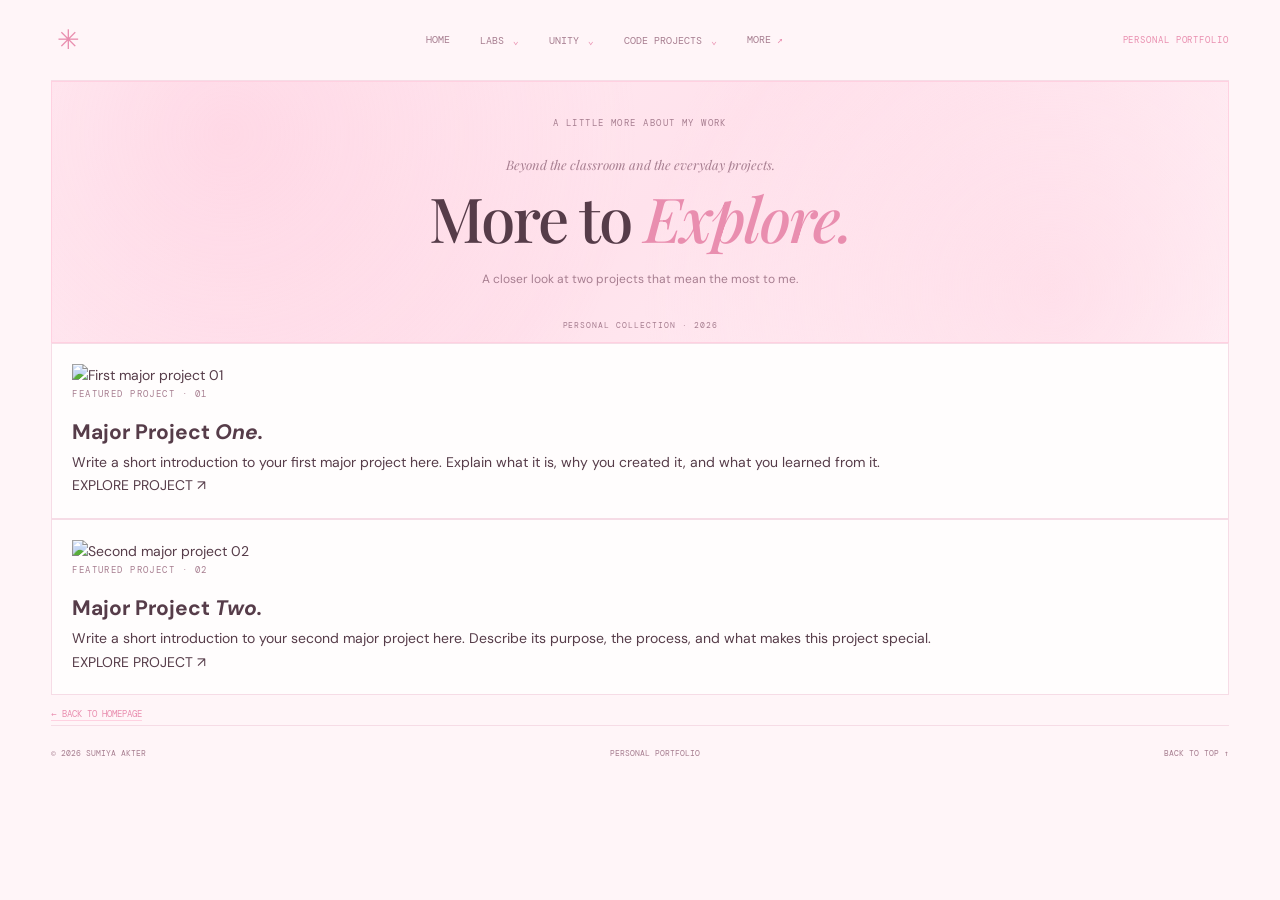
==== more.html @ 164d2b69 "Moreeee" ====
<!DOCTYPE html>
<html lang="en">
<head>
    <meta charset="UTF-8">
    <meta name="viewport" content="width=device-width, initial-scale=1.0">

    <title>More | Sumiya Akter</title>

    <link rel="stylesheet" href="style.css">

    <link href="https://fonts.googleapis.com/css2?family=DM+Mono&family=DM+Sans:wght@400;500;600;700&family=Playfair+Display:ital,wght@0,500;0,600;1,500&display=swap" rel="stylesheet">
</head>

<body>

<div class="site-shell">

    <!-- NAVIGATION -->
    <header class="topbar">

        <a class="brand" href="index.html" aria-label="Back to home">
            <span class="brand-mark">✳</span>
        </a>

        <nav>
            <a href="index.html">Home</a>

            <div class="dropdown">
                <a href="#" class="dropdown-label">Labs <span>⌄</span></a>
                <div class="dropdown-menu">
                    <a href="https://py3.codeskulptor.org/#user310_Bgbmw089Jn_0.py">Arcade Function</a>
                    <a href="https://py3.codeskulptor.org/#user310_Rp7FBVdOWQ_0.py">4 digit code</a>
                    <a href="https://earsketch.gatech.edu/earsketch2/?sharing=kNH-lMLaY1UJphp5Pr6zvg">Holiday Code Remix</a>
                </div>
            </div>

            <div class="dropdown">
                <a href="#" class="dropdown-label">Unity <span>⌄</span></a>
                <div class="dropdown-menu">
                    <a href="https://play.unity.com/en/games/9848e26d-0932-4c74-83e9-ed0a55e8d6b3/2dshoterplatform">Reef to Rainforest</a>
                    <a href="https://play.unity.com/en/games/b761cd25-5480-45de-a292-22a964b6cc29/2d-space-blast-game">2D shooter</a>
                    <a href="https://play.unity.com/en/games/74423a10-7d7e-4ce5-9fa1-815f8295a85a/solnestia-g4c">Solnestia</a>
                </div>
            </div>

            <div class="dropdown">
                <a href="#" class="dropdown-label">Code Projects <span>⌄</span></a>
                <div class="dropdown-menu">
                    <a href="https://py3.codeskulptor.org/#user310_iE9aMfDqzc_0.py">Loop code</a>
                    <a href="code-projects/project-two.html">Project Two</a>
                    <a href="code-projects/project-three.html">Project Three</a>
                </div>
            </div>

            <a href="more.html">More <span class="external-arrow">↗</span></a>
        </nav>

        <span class="top-note">PERSONAL PORTFOLIO</span>

    </header>


    <!-- MORE PAGE CONTENT -->
    <main class="more-page">

        <section class="hero more-hero">

            <p class="eyebrow">A LITTLE MORE ABOUT MY WORK</p>

            <p class="hero-subtitle">
                Beyond the classroom and the everyday projects.
            </p>

            <h1>More to <em>Explore.</em></h1>

            <p class="hero-description">
                A closer look at two projects that mean the most to me.
            </p>

            <span class="hero-bottom">
                PERSONAL COLLECTION · 2026
            </span>

        </section>


        <!-- TWO MAJOR PROJECTS -->
        <section class="major-projects">

            <!-- PROJECT ONE -->
            <article class="panel major-card">

                <div class="major-image">
                    <img src="images/project-one.jpg" alt="First major project">
                    <span>01</span>
                </div>

                <div class="major-info">

                    <p class="eyebrow">FEATURED PROJECT · 01</p>

                    <h2>Major Project <em>One.</em></h2>

                    <p>
                        Write a short introduction to your first major
                        project here. Explain what it is, why you
                        created it, and what you learned from it.
                    </p>

                    <a href="YOUR-FIRST-PROJECT-LINK" class="project-link">
                        EXPLORE PROJECT ↗
                    </a>

                </div>

            </article>


            <!-- PROJECT TWO -->
            <article class="panel major-card">

                <div class="major-image">
                    <img src="images/project-two.jpg" alt="Second major project">
                    <span>02</span>
                </div>

                <div class="major-info">

                    <p class="eyebrow">FEATURED PROJECT · 02</p>

                    <h2>Major Project <em>Two.</em></h2>

                    <p>
                        Write a short introduction to your second major
                        project here. Describe its purpose, the process,
                        and what makes this project special.
                    </p>

                    <a href="YOUR-SECOND-PROJECT-LINK" class="project-link">
                        EXPLORE PROJECT ↗
                    </a>

                </div>

            </article>

        </section>

        <a href="index.html" class="text-link back-home">
            ← BACK TO HOMEPAGE
        </a>

    </main>


    <!-- FOOTER -->
    <footer>
        <span>© 2026 SUMIYA AKTER</span>
        <span>PERSONAL PORTFOLIO</span>
        <a href="#">BACK TO TOP ↑</a>
    </footer>

</div>

</body>
</html>
---- style.css ----
/* ==================================
   PERSONAL PORTFOLIO
   SOFT BABY PINK THEME
================================== */

:root {
    --background: #fff5f8;
    --panel: #fffdfd;

    --pink: #ffe6ef;
    --pink-light: #fff0f5;
    --pink-medium: #ffd1e1;
    --pink-strong: #ffb6d0;
    --pink-dark: #e98eaf;

    --text: #563c49;
    --muted: #a77e90;
    --border: #f6dce6;
}


/* GENERAL */

* {
    margin: 0;
    padding: 0;
    box-sizing: border-box;
}

html {
    scroll-behavior: smooth;
}

body {
    background: var(--background);
    color: var(--text);
    font-family: "DM Sans", sans-serif;
    font-size: 14px;
    line-height: 1.7;
}

a {
    text-decoration: none;
    color: inherit;
}

.site-shell {
    width: 100%;
    min-height: 100vh;
    padding: 0 4%;
}


/* NAVIGATION */

.topbar {
    min-height: 76px;
    display: flex;
    justify-content: space-between;
    align-items: center;
    gap: 20px;
    border-bottom: 1px solid var(--border);
    position: relative;
    z-index: 10;
}

.brand {
    display: flex;
    align-items: center;
    justify-content: center;
    width: 35px;
    height: 35px;
    color: var(--pink-dark);
    font-size: 27px;
    transition: .2s;
}

.brand:hover {
    transform: rotate(25deg);
}

.brand-mark {
    line-height: 1;
}

nav {
    display: flex;
    align-items: center;
    gap: 30px;
}

nav > a,
.dropdown-label {
    font: 10px "DM Mono", monospace;
    text-transform: uppercase;
    color: var(--muted);
    transition: .2s;
}

nav > a:hover,
.dropdown:hover .dropdown-label,
.dropdown:focus-within .dropdown-label {
    color: var(--pink-dark);
}

.dropdown {
    position: relative;
    padding: 28px 0;
}

.dropdown-label span {
    color: var(--pink-dark);
    margin-left: 3px;
}

.external-arrow {
    color: var(--pink-dark);
}

.dropdown-menu {
    position: absolute;
    top: 70px;
    left: -15px;

    min-width: 165px;
    padding: 8px;

    background: var(--panel);
    border: 1px solid var(--border);
    box-shadow: 0 8px 22px rgba(86, 60, 73, .08);

    display: none;
    flex-direction: column;
    gap: 2px;
}

.dropdown:hover .dropdown-menu,
.dropdown:focus-within .dropdown-menu {
    display: flex;
}

.dropdown-menu a {
    padding: 9px 10px;
    font: 9px "DM Mono", monospace;
    color: var(--muted);
    transition: .2s;
}

.dropdown-menu a:hover,
.dropdown-menu a:focus {
    background: var(--pink-light);
    color: var(--pink-dark);
}

.top-note {
    font: 9px "DM Mono", monospace;
    color: var(--pink-dark);
    letter-spacing: .1em;
}


/* MAIN LAYOUT */

.layout {
    display: grid;
    grid-template-columns:
        minmax(175px, .8fr)
        minmax(400px, 2.1fr)
        minmax(175px, .8fr);
    gap: 18px;
    padding: 25px 0 30px;
    align-items: start;
}

.sidebar,
.main-content {
    display: grid;
    gap: 17px;
    min-width: 0;
}

.panel {
    background: var(--panel);
    border: 1px solid var(--border);
    padding: 20px;
    position: relative;
}

.eyebrow {
    font: 9px "DM Mono", monospace;
    letter-spacing: .16em;
    color: var(--muted);
    margin-bottom: 15px;
}


/* PROFILE */

.profile {
    text-align: center;
}

.profile-image {
    width: 95px;
    height: 95px;
    margin: 0 auto 13px;
    overflow: hidden;
    border: 3px solid var(--pink);
    border-radius: 50%;
    background: var(--pink-light);
}

.profile-image img {
    width: 100%;
    height: 100%;
    object-fit: cover;
}

.profile h2 {
    font: 21px "Playfair Display", serif;
}

.profile p {
    font-size: 11px;
}

.profile .muted {
    color: var(--muted);
}

.profile .divider {
    height: 1px;
    background: var(--border);
    margin: 15px 0;
}

.profile > p:not(.eyebrow):not(.muted) {
    color: var(--muted);
}

.text-link {
    display: inline-block;
    margin-top: 13px;
    font: 9px "DM Mono", monospace;
    color: var(--pink-dark);
    border-bottom: 1px solid var(--pink-medium);
}


/* QUICK FACTS */

.facts {
    list-style: none;
    font-size: 10px;
    color: var(--muted);
}

.facts li {
    padding: 9px 0;
    border-top: 1px solid var(--pink-light);
}

.facts span {
    color: var(--pink-dark);
    margin-right: 8px;
}


/* PINK PANELS */

.pink-panel {
    background: var(--pink-light);
}

.pink-panel h3 {
    font: italic 18px "Playfair Display", serif;
    color: var(--text);
    margin-bottom: 10px;
}

.pink-panel p {
    color: var(--muted);
    font-size: 11px;
}


/* HERO */

.hero {
    min-height: 255px;
    padding: 35px 25px;
    position: relative;

    display: flex;
    flex-direction: column;
    justify-content: center;
    align-items: center;

    text-align: center;
    overflow: hidden;

    border: 1px solid var(--pink-medium);

    background:
        radial-gradient(
            circle at 15% 20%,
            rgba(255, 182, 208, .35),
            transparent 40%
        ),
        radial-gradient(
            circle at 85% 80%,
            rgba(255, 210, 225, .55),
            transparent 40%
        ),
        linear-gradient(
            135deg,
            #fff0f5,
            #ffe2ec,
            #fff7fa
        );
}

.hero-subtitle {
    font: italic 13px "Playfair Display", serif;
    color: var(--muted);
    margin: 12px 0 3px;
}

.hero h1 {
    font: 500 clamp(38px, 5vw, 62px)
        "Playfair Display", serif;
    letter-spacing: -2px;
}

.hero h1 em {
    color: var(--pink-dark);
}

.hero-description {
    color: var(--muted);
    font-size: 12px;
    margin: 10px 0 18px;
}

.hero-bottom {
    position: absolute;
    bottom: 12px;
    font: 8px "DM Mono", monospace;
    color: var(--muted);
    letter-spacing: .12em;
}


/* BUTTONS */

.primary-button,
.contact-button {
    display: inline-block;
    background: var(--pink-strong);
    color: #683f50;
    padding: 11px 18px;
    font: 9px "DM Mono", monospace;
    border: 1px solid #f6a9c3;
    transition: .2s;
}

.primary-button:hover,
.contact-button:hover {
    background: var(--pink-dark);
    color: white;
    transform: translateY(-2px);
}


/* ABOUT SECTION */

.about-section {
    padding: 23px 25px 15px;
}

.section-heading {
    display: flex;
    justify-content: space-between;
    align-items: end;
    gap: 12px;
    margin-bottom: 14px;
}

.section-heading .eyebrow {
    margin-bottom: 5px;
}

.section-heading h2,
.contact-panel h2 {
    font: 500 25px "Playfair Display", serif;
}

.section-heading h2 em,
.contact-panel h2 em {
    color: var(--pink-dark);
}

.number {
    color: var(--pink-dark);
    font: 8px "DM Mono", monospace;
    white-space: nowrap;
}

.about-section > p {
    margin-bottom: 10px;
    color: var(--muted);
    font-size: 11px;
    line-height: 1.9;
}

.signature {
    border-top: 1px solid var(--border);
    margin-top: 15px;
    padding-top: 10px;

    display: flex;
    justify-content: space-between;
    align-items: center;
}

.signature span {
    font: 8px "DM Mono", monospace;
    color: var(--muted);
}

.signature strong {
    font: italic 19px "Playfair Display", serif;
    color: var(--pink-dark);
}


/* PERSONAL PHILOSOPHY */

.note-panel {
    text-align: left;
}

.note-divider {
    width: 35px;
    height: 2px;
    background: var(--pink-strong);
    margin: 15px 0;
}


/* RECENT UPDATES */

.update {
    padding: 10px 0;
    border-top: 1px solid var(--pink-light);
}

.update span {
    font: 9px "DM Mono", monospace;
    color: var(--pink-dark);
}

.update p {
    font-size: 10px;
    color: var(--muted);
}


/* CONTACT */

.contact-panel h2 {
    margin-bottom: 9px;
}

.contact-panel > p:not(.eyebrow) {
    font-size: 11px;
    color: var(--muted);
}

.contact-button {
    margin-top: 15px;
    width: 100%;
    text-align: center;
}

.social-links {
    display: flex;
    justify-content: space-between;
    margin-top: 14px;
    font: 8px "DM Mono", monospace;
    color: var(--pink-dark);
}


/* FOOTER */

footer {
    border-top: 1px solid var(--border);
    min-height: 55px;

    display: flex;
    justify-content: space-between;
    align-items: center;
    gap: 15px;

    font: 8px "DM Mono", monospace;
    color: var(--muted);
}


/* TABLET */

@media (max-width: 1050px) {
    .layout {
        grid-template-columns:
            minmax(155px, .7fr)
            minmax(360px, 2fr);
    }

    .layout > aside:last-child {
        grid-column: 1 / -1;
        grid-template-columns: repeat(3, 1fr);
    }
}


/* MOBILE */

@media (max-width: 720px) {
    .site-shell {
        padding: 0 16px;
    }

    .topbar {
        padding: 12px 0;
        flex-wrap: wrap;
    }

    nav {
        order: 3;
        width: 100%;
        justify-content: space-between;
        gap: 8px;
    }

    nav > a,
    .dropdown-label {
        font-size: 8px;
    }

    .dropdown {
        padding: 12px 0;
    }

    .dropdown-menu {
        top: 42px;
        left: 0;
        z-index: 20;
    }

    .top-note {
        display: none;
    }

    .layout {
        grid-template-columns: 1fr;
        padding-top: 16px;
    }

    .main-content {
        grid-row: 1;
    }

    .layout > aside:first-child {
        grid-template-columns: repeat(2, 1fr);
    }

    .layout > aside:first-child .pink-panel {
        grid-column: 1 / -1;
    }

    .layout > aside:last-child {
        grid-column: auto;
        grid-template-columns: 1fr 1fr;
    }

    .layout > aside:last-child .contact-panel {
        grid-column: 1 / -1;
    }

    footer {
        flex-wrap: wrap;
        padding: 15px 0;
    }
}


/* SMALL PHONES */

@media (max-width: 430px) {
    .layout > aside:first-child,
    .layout > aside:last-child {
        grid-template-columns: 1fr;
    }

    .layout > aside:first-child .pink-panel,
    .layout > aside:last-child .contact-panel {
        grid-column: auto;
    }

    .number {
        display: none;
    }

    .hero h1 {
        font-size: 38px;
    }

/* ==================================
   MORE PAGE - TWO FEATURED PROJECTS
================================== */

.more-page {
    max-width: 1050px;
    margin: 30px auto 40px;
    display: grid;
    gap: 22px;
}

.more-hero {
    min-height: 240px;
}

.major-projects {
    display: grid;
    grid-template-columns: repeat(2, minmax(0, 1fr));
    gap: 18px;
}

.major-card {
    padding: 0;
    overflow: hidden;
    transition: transform .2s, box-shadow .2s;
}

.major-card:hover {
    transform: translateY(-4px);
    box-shadow: 0 10px 25px rgba(86, 60, 73, .07);
}

.major-image {
    height: 210px;
    position: relative;
    overflow: hidden;
    background: var(--pink-light);
}

.major-image img {
    width: 100%;
    height: 100%;
    display: block;
    object-fit: cover;
    transition: transform .35s;
}

.major-card:hover .major-image img {
    transform: scale(1.04);
}

.major-image span {
    position: absolute;
    top: 12px;
    left: 14px;
    background: rgba(255, 253, 253, .9);
    color: var(--pink-dark);
    padding: 4px 9px;
    font: 10px "DM Mono", monospace;
}

.major-info {
    padding: 23px;
}

.major-info .eyebrow {
    margin-bottom: 9px;
}

.major-info h2 {
    font: 500 25px "Playfair Display", serif;
    margin-bottom: 12px;
}

.major-info h2 em {
    color: var(--pink-dark);
}

.major-info > p:not(.eyebrow) {
    color: var(--muted);
    font-size: 11px;
    line-height: 1.9;
    min-height: 85px;
}

.project-link {
    display: inline-block;
    margin-top: 15px;
    padding-bottom: 3px;
    font: 9px "DM Mono", monospace;
    color: var(--pink-dark);
    border-bottom: 1px solid var(--pink-medium);
    transition: .2s;
}

.project-link:hover {
    color: var(--text);
    border-color: var(--pink-dark);
}

.back-home {
    justify-self: start;
    margin-top: 3px;
}


/* MORE PAGE RESPONSIVE */

@media (max-width: 720px) {

    .more-page {
        margin-top: 18px;
    }

    .major-projects {
        grid-template-columns: 1fr;
    }

    .major-image {
        height: 230px;
    }

    .major-info > p:not(.eyebrow) {
        min-height: auto;
    }
}

}
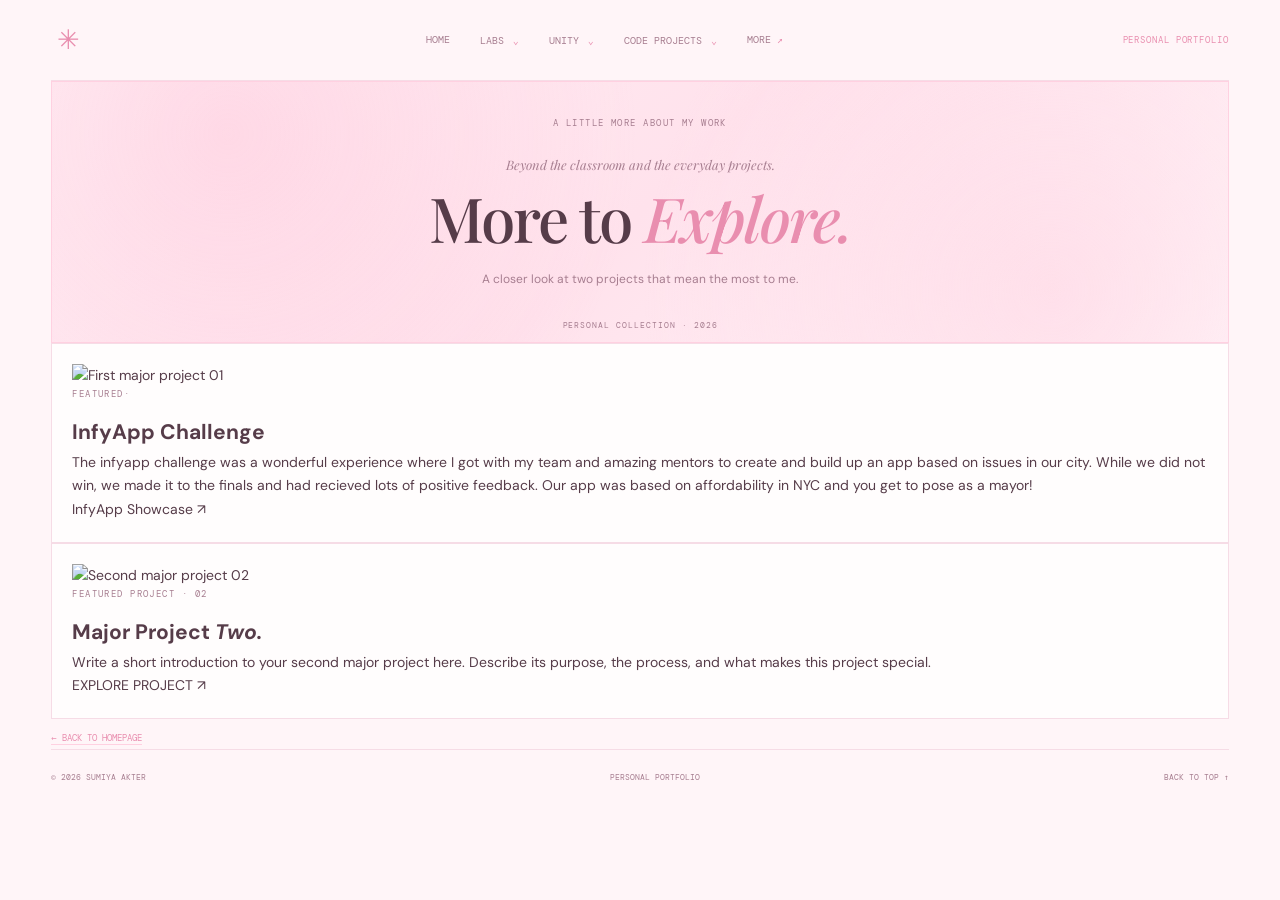
==== commit c0553433: "updated more" ====
--- a/more.html
+++ b/more.html
@@ -16,7 +16,7 @@
 
 <div class="site-shell">
 
-    <!-- NAVIGATION -->
+    
     <header class="topbar">
 
         <a class="brand" href="index.html" aria-label="Back to home">
@@ -61,7 +61,7 @@
     </header>
 
 
-    <!-- MORE PAGE CONTENT -->
+    
     <main class="more-page">
 
         <section class="hero more-hero">
@@ -85,10 +85,10 @@
         </section>
 
 
-        <!-- TWO MAJOR PROJECTS -->
+        
         <section class="major-projects">
 
-            <!-- PROJECT ONE -->
+            
             <article class="panel major-card">
 
                 <div class="major-image">
@@ -98,18 +98,16 @@
 
                 <div class="major-info">
 
-                    <p class="eyebrow">FEATURED PROJECT · 01</p>
+                    <p class="eyebrow">FEATURED·</p>
 
-                    <h2>Major Project <em>One.</em></h2>
+                    <h2>InfyApp Challenge</h2>
 
                     <p>
-                        Write a short introduction to your first major
-                        project here. Explain what it is, why you
-                        created it, and what you learned from it.
+                        The infyapp challenge was a wonderful experience where I got with my team and amazing mentors to create and build up an app based on issues in our city. While we did not win, we made it to the finals and had recieved lots of positive feedback. Our app was based on affordability in NYC and you get to pose as a mayor!
                     </p>
 
                     <a href="YOUR-FIRST-PROJECT-LINK" class="project-link">
-                        EXPLORE PROJECT ↗
+                        InfyApp Showcase ↗
                     </a>
 
                 </div>
@@ -117,7 +115,7 @@
             </article>
 
 
-            <!-- PROJECT TWO -->
+            
             <article class="panel major-card">
 
                 <div class="major-image">
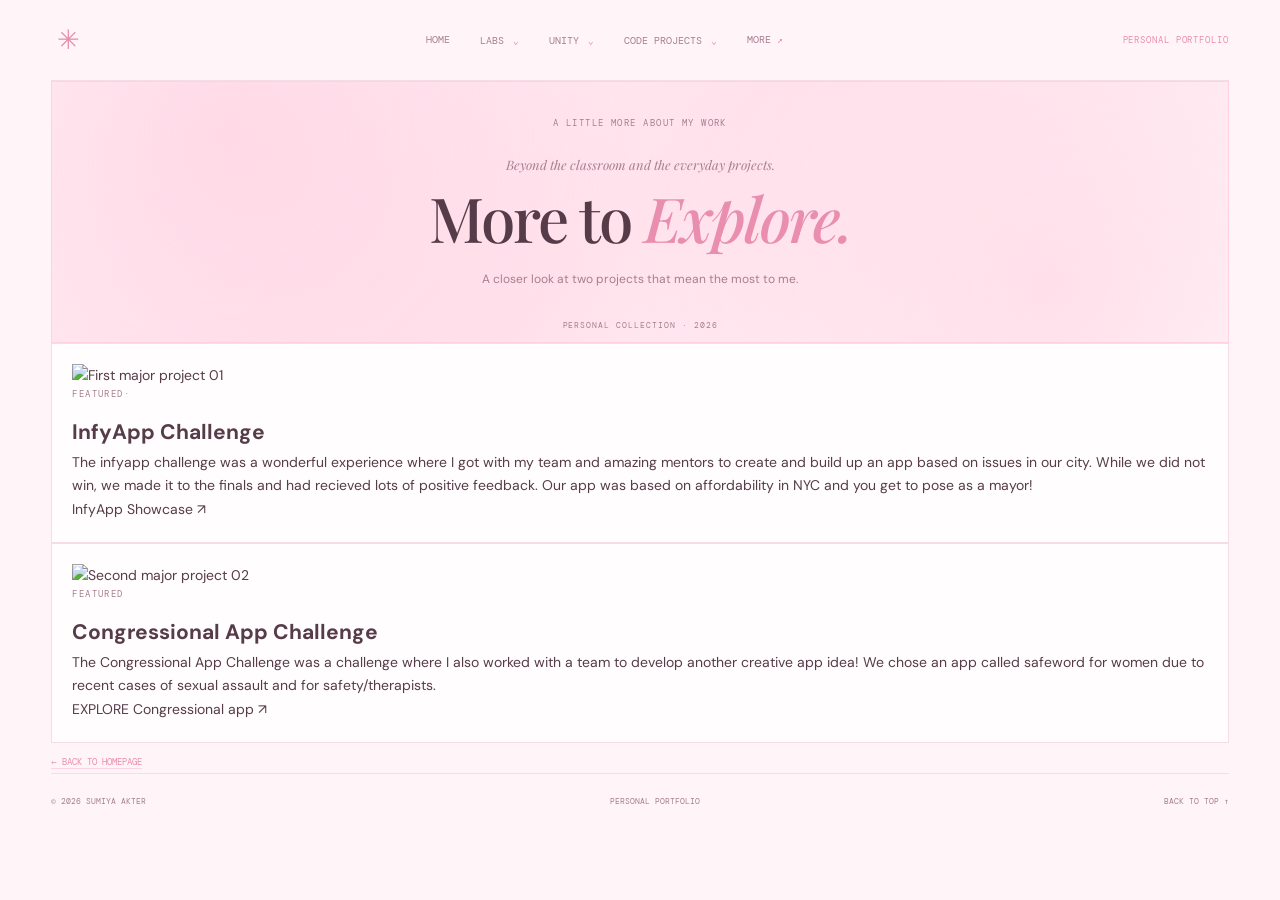
==== commit 22aed4da: "links" ====
--- a/more.html
+++ b/more.html
@@ -106,7 +106,7 @@
                         The infyapp challenge was a wonderful experience where I got with my team and amazing mentors to create and build up an app based on issues in our city. While we did not win, we made it to the finals and had recieved lots of positive feedback. Our app was based on affordability in NYC and you get to pose as a mayor!
                     </p>
 
-                    <a href="YOUR-FIRST-PROJECT-LINK" class="project-link">
+                    <a href="https://priyanshim16.github.io/TeamJusticeFigs_InfyAppChallange2026/?authuser=0" class="project-link">
                         InfyApp Showcase ↗
                     </a>
 
@@ -125,18 +125,16 @@
 
                 <div class="major-info">
 
-                    <p class="eyebrow">FEATURED PROJECT · 02</p>
+                    <p class="eyebrow">FEATURED</p>
 
-                    <h2>Major Project <em>Two.</em></h2>
+                    <h2>Congressional App Challenge</h2>
 
                     <p>
-                        Write a short introduction to your second major
-                        project here. Describe its purpose, the process,
-                        and what makes this project special.
+                        The Congressional App Challenge was a challenge where I also worked with a team to develop another creative app idea! We chose an app called safeword for women due to recent cases of sexual assault and for safety/therapists.
                     </p>
 
-                    <a href="YOUR-SECOND-PROJECT-LINK" class="project-link">
-                        EXPLORE PROJECT ↗
+                    <a href="https://rmnjot23.github.io/SafeWord/" class="project-link">
+                        EXPLORE Congressional app ↗
                     </a>
 
                 </div>
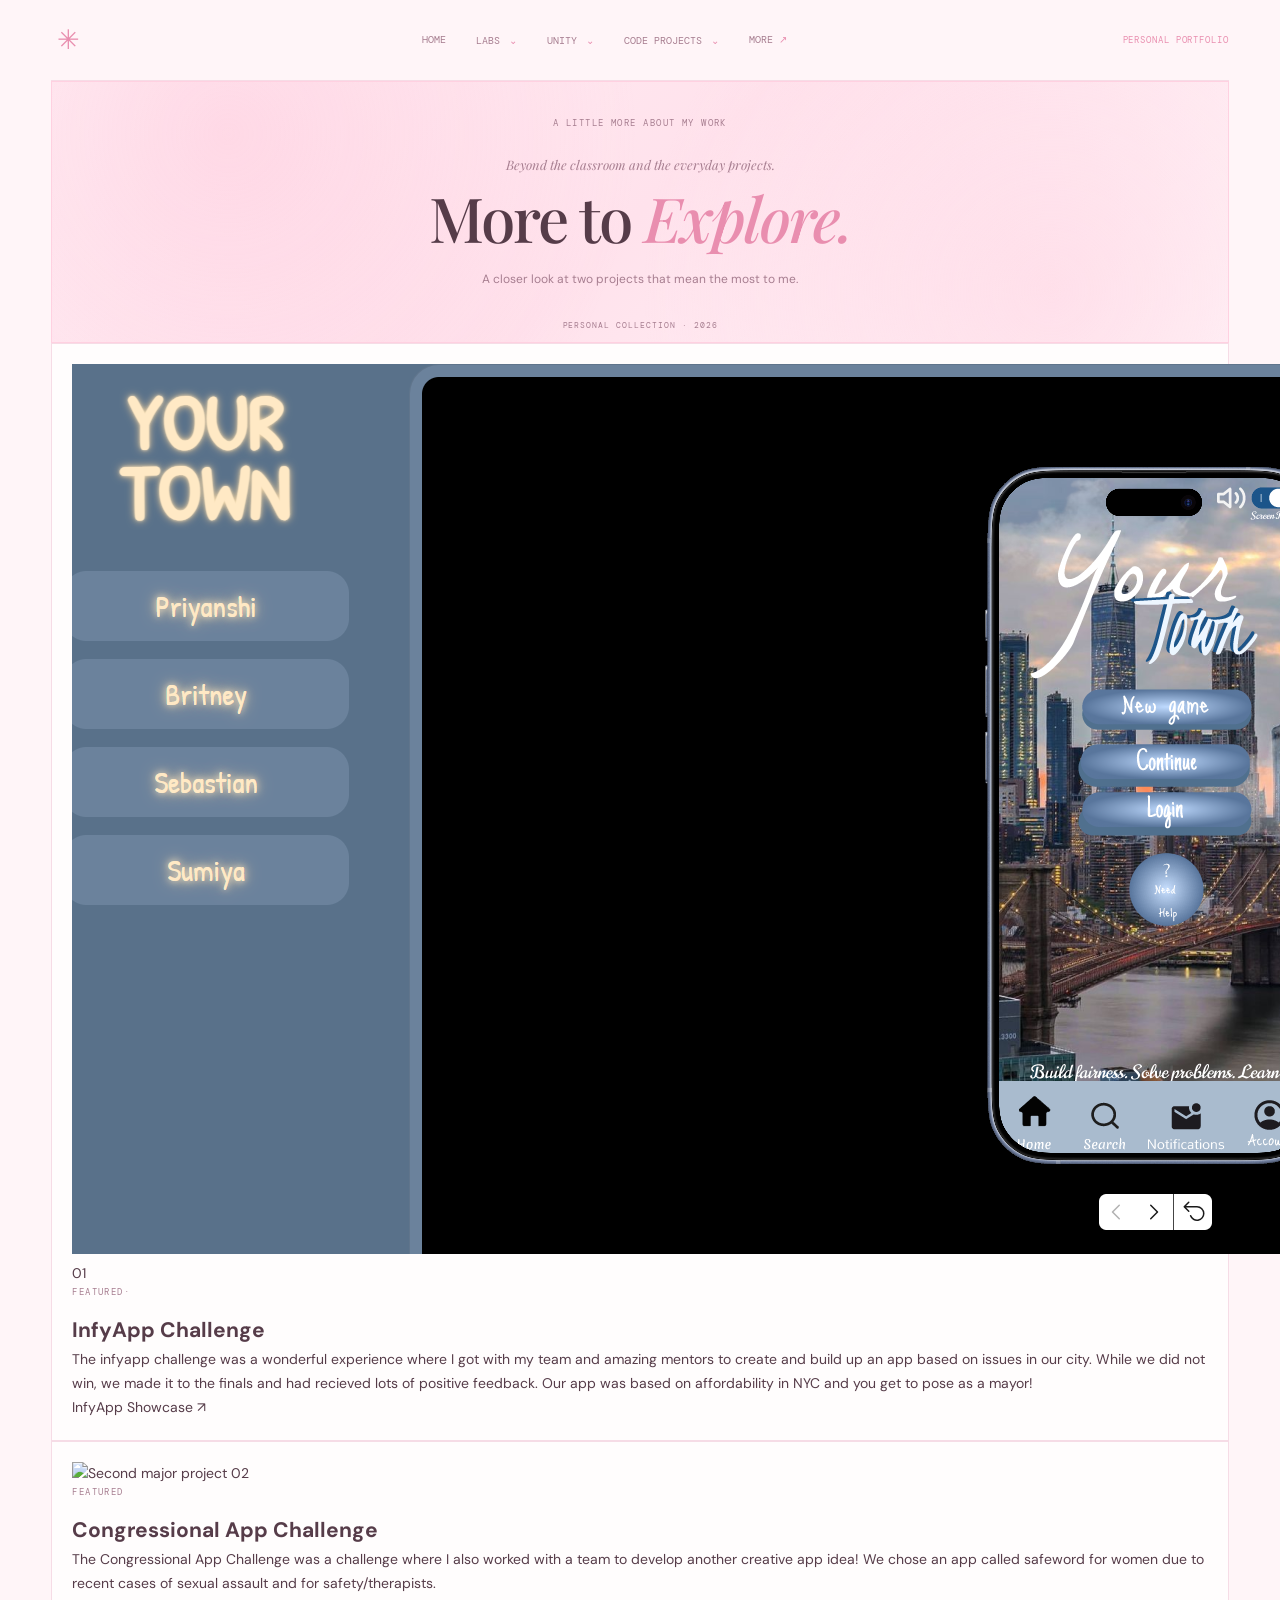
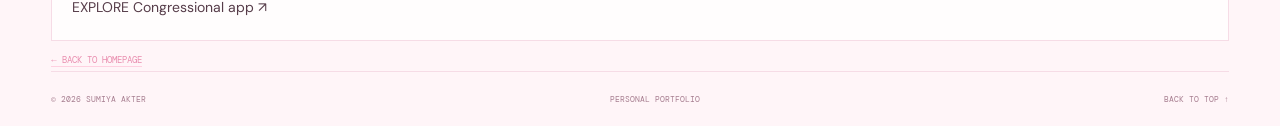
==== commit 0d9d4bb3: "fixed" ====
--- a/more.html
+++ b/more.html
@@ -92,7 +92,7 @@
             <article class="panel major-card">
 
                 <div class="major-image">
-                    <img src="images/project-one.jpg" alt="First major project">
+                    <img src="photo1.png" alt="First major project">
                     <span>01</span>
                 </div>
 
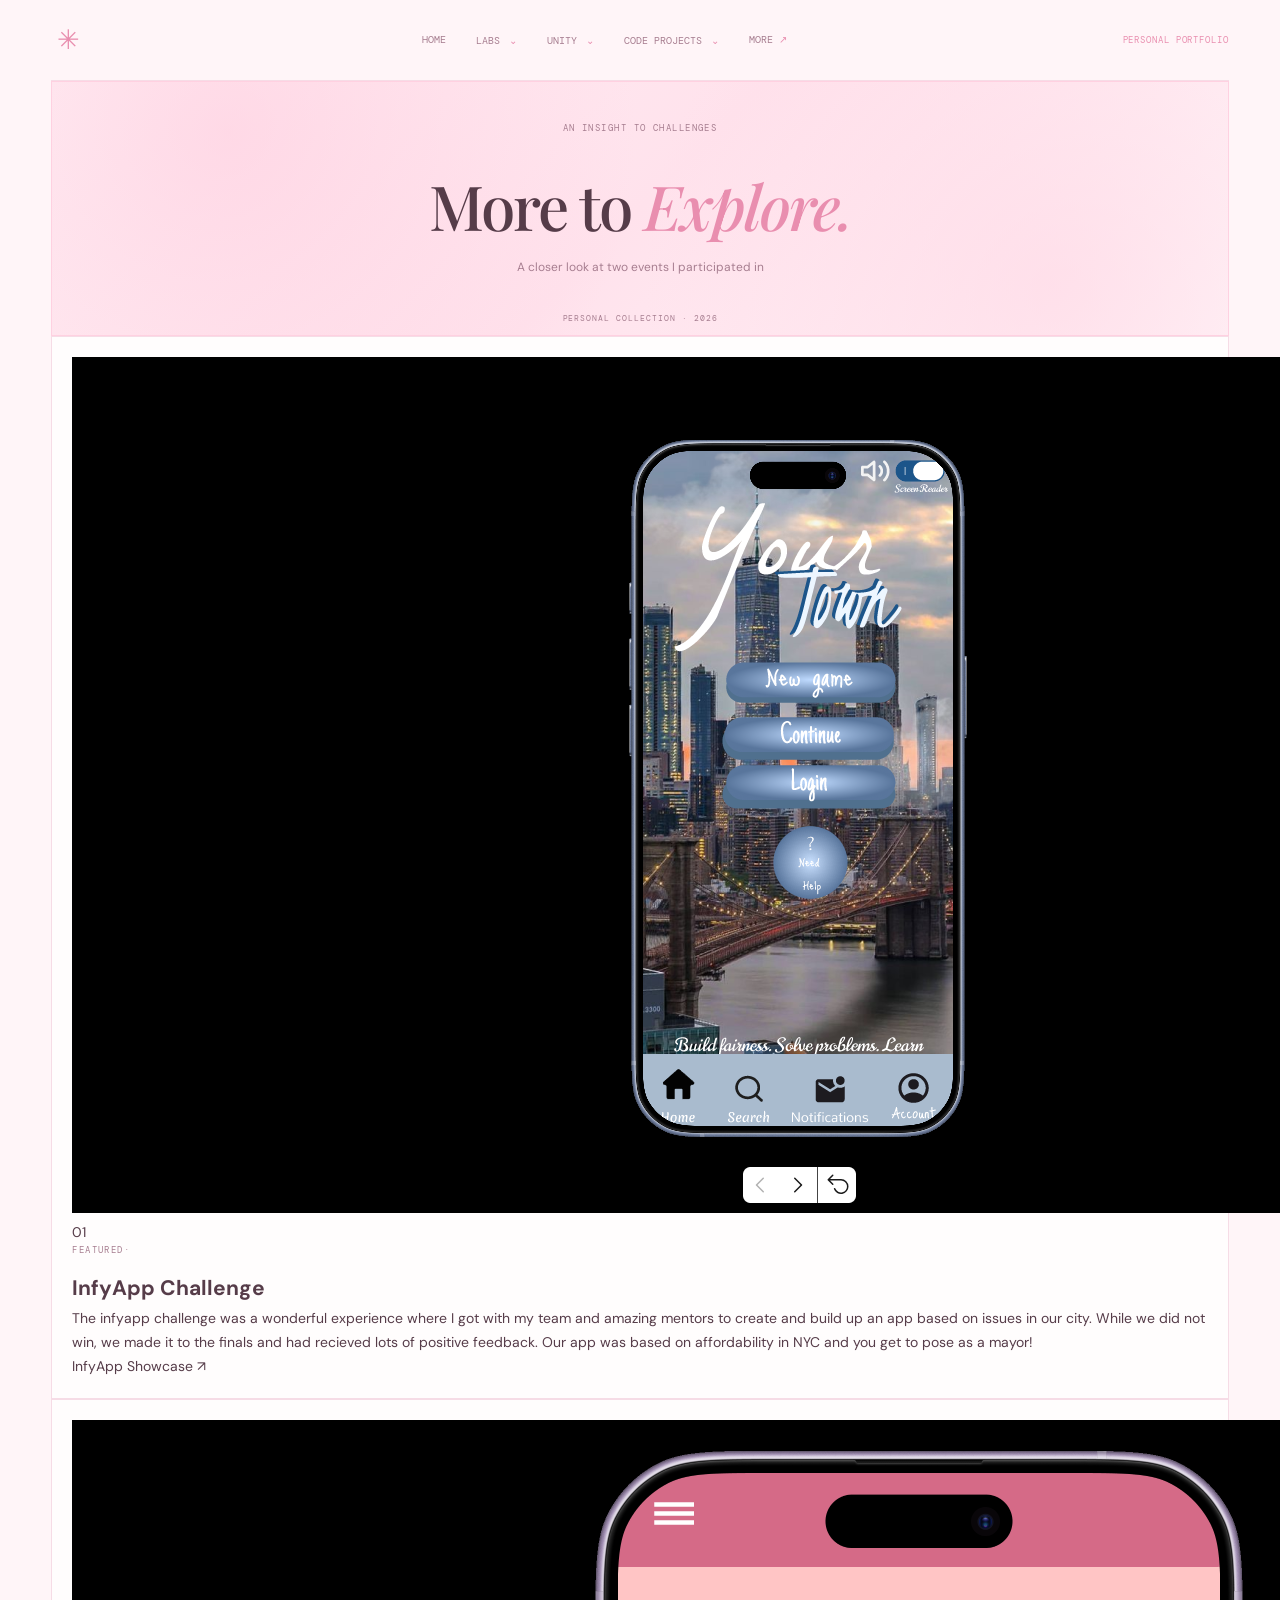
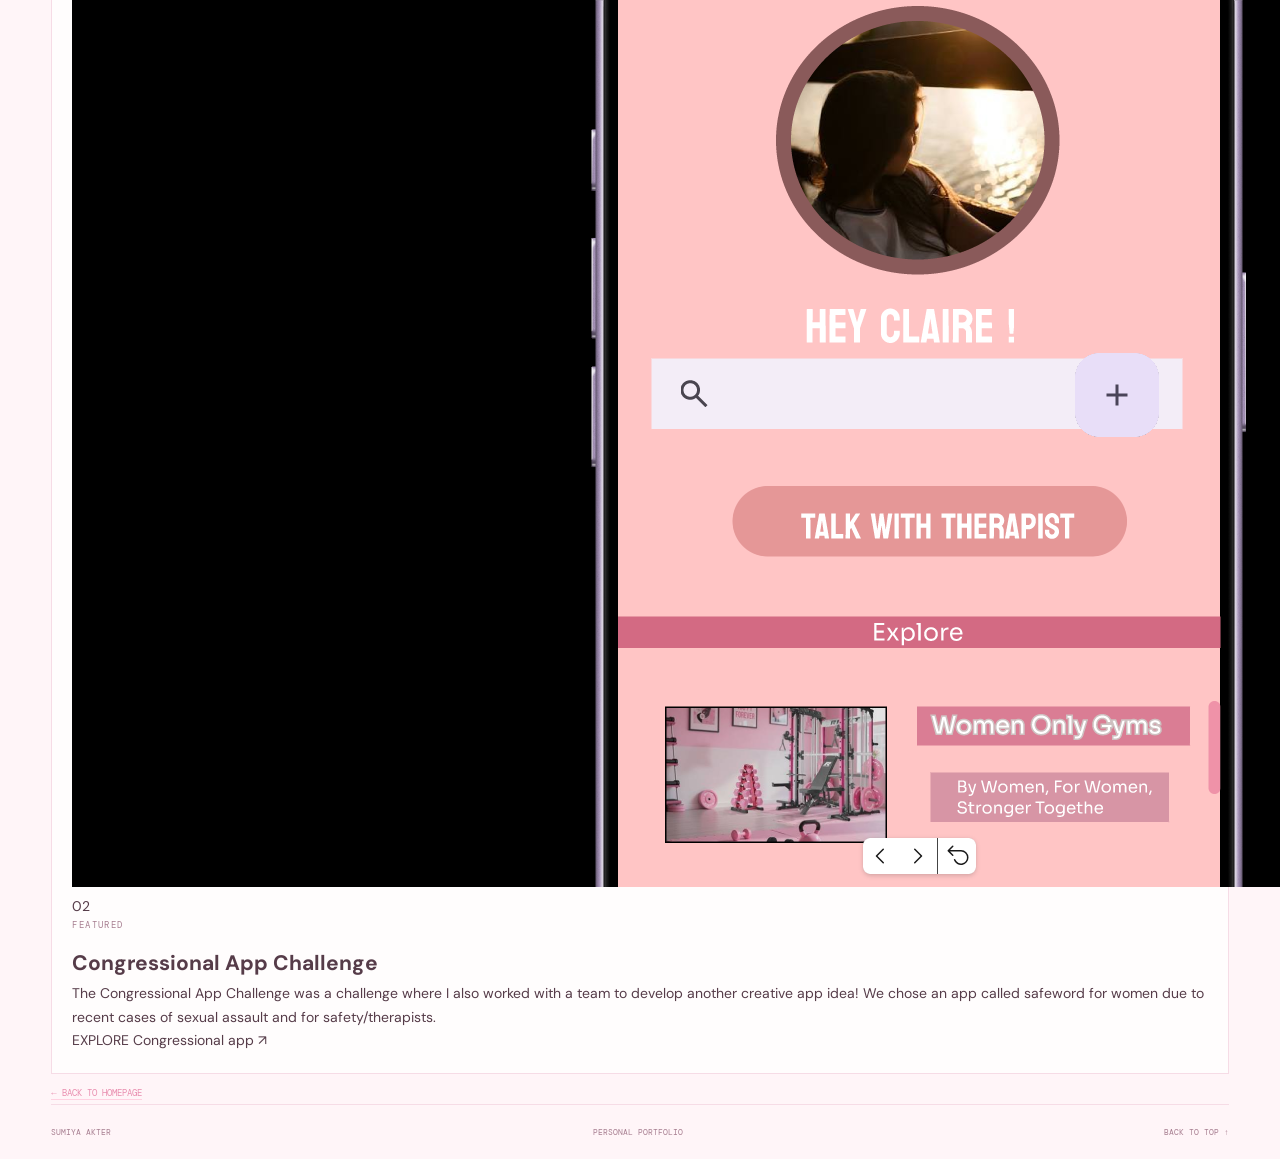
==== commit de3ca79c: "second image" ====
--- a/more.html
+++ b/more.html
@@ -66,16 +66,16 @@
 
         <section class="hero more-hero">
 
-            <p class="eyebrow">A LITTLE MORE ABOUT MY WORK</p>
+            <p class="eyebrow">AN INSIGHT TO CHALLENGES</p>
 
             <p class="hero-subtitle">
-                Beyond the classroom and the everyday projects.
+                
             </p>
 
             <h1>More to <em>Explore.</em></h1>
 
             <p class="hero-description">
-                A closer look at two projects that mean the most to me.
+                A closer look at two events I participated in
             </p>
 
             <span class="hero-bottom">
@@ -119,7 +119,7 @@
             <article class="panel major-card">
 
                 <div class="major-image">
-                    <img src="images/project-two.jpg" alt="Second major project">
+                    <img src="photo2.png" alt="Second major project">
                     <span>02</span>
                 </div>
 
@@ -150,9 +150,9 @@
     </main>
 
 
-    <!-- FOOTER -->
+    
     <footer>
-        <span>© 2026 SUMIYA AKTER</span>
+        <span> SUMIYA AKTER</span>
         <span>PERSONAL PORTFOLIO</span>
         <a href="#">BACK TO TOP ↑</a>
     </footer>
